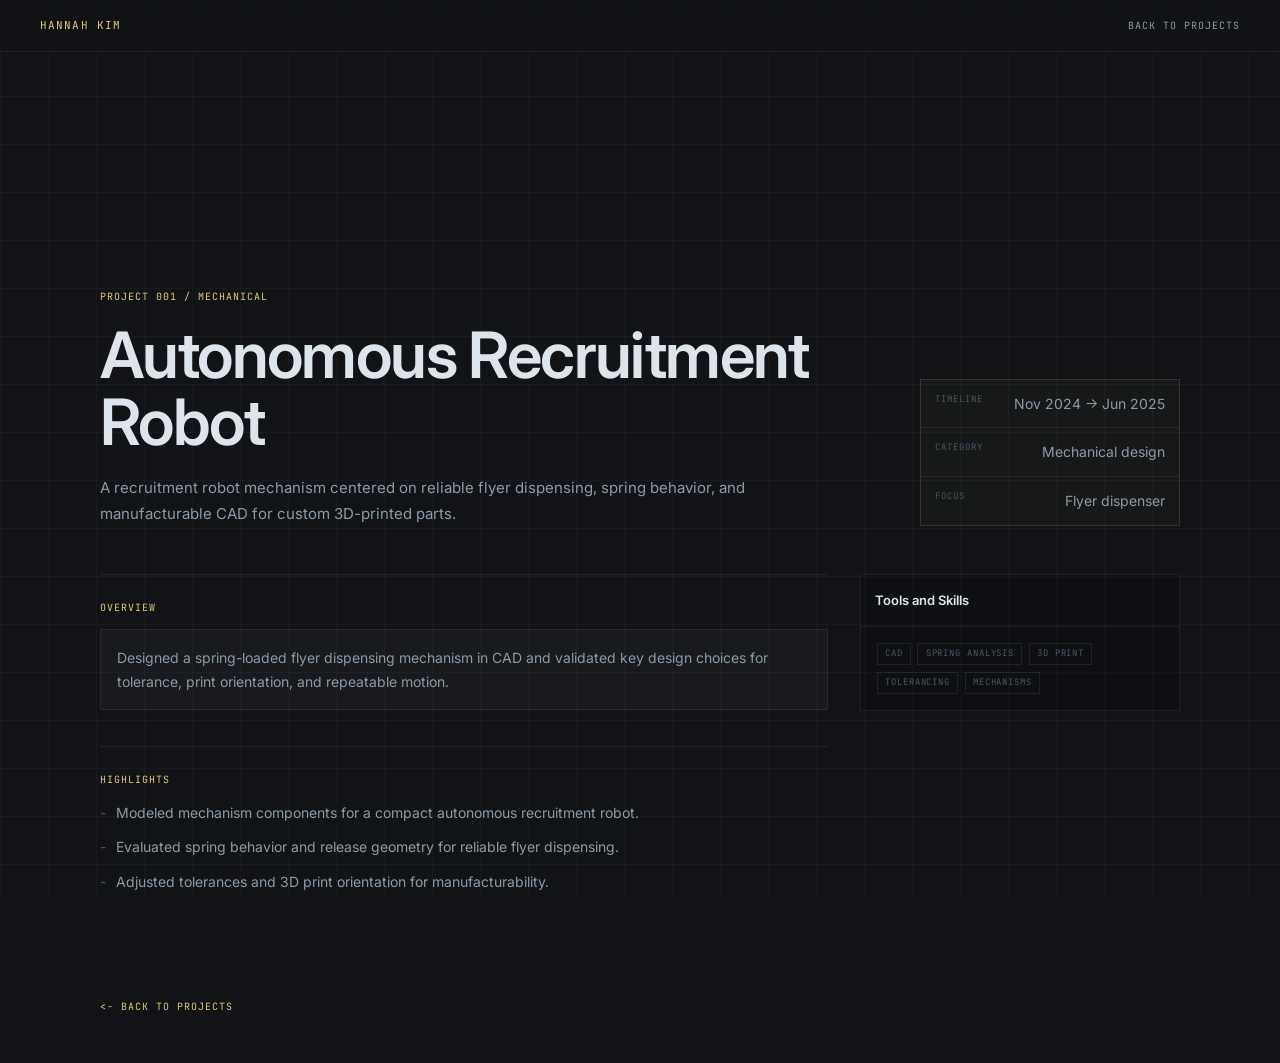
==== project-autonomous-recruitment-robot.html @ a460a5fe "Added pages for projects" ====
<!DOCTYPE html>
<html lang="en">
<head>
<meta charset="UTF-8">
<meta name="viewport" content="width=device-width, initial-scale=1.0">
<title>Autonomous Recruitment Robot | Hannah Kim</title>
<link rel="stylesheet" href="experience.css">
</head>
<body>
<nav class="detail-nav">
  <a class="nav-logo" href="index.html">HANNAH KIM</a>
  <a class="nav-link" href="index.html#projects">Back to projects</a>
</nav>
<main>
  <section class="hero">
    <div>
      <div class="kicker">Project 001 / Mechanical</div>
      <h1>Autonomous Recruitment Robot</h1>
      <p class="hero-copy">A recruitment robot mechanism centered on reliable flyer dispensing, spring behavior, and manufacturable CAD for custom 3D-printed parts.</p>
    </div>
    <aside class="status-panel">
      <div class="status-row"><span class="meta-label">Timeline</span><span class="meta-value">Nov 2024 -> Jun 2025</span></div>
      <div class="status-row"><span class="meta-label">Category</span><span class="meta-value">Mechanical design</span></div>
      <div class="status-row"><span class="meta-label">Focus</span><span class="meta-value">Flyer dispenser</span></div>
    </aside>
  </section>

  <section class="content-grid">
    <div>
      <div class="section-block">
        <div class="section-label">Overview</div>
        <p class="note">Designed a spring-loaded flyer dispensing mechanism in CAD and validated key design choices for tolerance, print orientation, and repeatable motion.</p>
      </div>
      <div class="section-block">
        <div class="section-label">Highlights</div>
        <ul class="detail-list">
          <li>Modeled mechanism components for a compact autonomous recruitment robot.</li>
          <li>Evaluated spring behavior and release geometry for reliable flyer dispensing.</li>
          <li>Adjusted tolerances and 3D print orientation for manufacturability.</li>
        </ul>
      </div>
    </div>
    <aside class="side-panel">
      <h2>Tools and Skills</h2>
      <div class="tag-list">
        <span class="tag">CAD</span><span class="tag">Spring Analysis</span><span class="tag">3D Print</span><span class="tag">Tolerancing</span><span class="tag">Mechanisms</span>
      </div>
    </aside>
  </section>
  <a class="back-link" href="index.html#projects"><- Back to projects</a>
</main>
</body>
</html>
---- experience.css ----
@import url('https://fonts.googleapis.com/css2?family=Inter:wght@300;400;500;600&family=JetBrains+Mono:wght@300;400;500&display=swap');

*,*::before,*::after { margin:0; padding:0; box-sizing:border-box; }

:root {
  --bg:#111316; --bg2:#171a1e; --bg3:#1c2026;
  --accent:#e2c97e; --green:#4ade80;
  --text:#dde4ec; --sub:#8c9baa; --muted:#4a5568;
  --line:rgba(255,255,255,0.07); --aline:rgba(226,201,126,0.15);
  --glass:rgba(255,255,255,0.03);
}

body {
  min-height:100vh;
  font-family:'Inter',sans-serif;
  background:var(--bg);
  color:var(--text);
  font-size:14px;
  line-height:1.7;
}

body::before {
  content:'';
  position:fixed;
  inset:0;
  pointer-events:none;
  background-image:linear-gradient(var(--line) 1px,transparent 1px),linear-gradient(90deg,var(--line) 1px,transparent 1px);
  background-size:48px 48px;
  opacity:.45;
}

a { color:inherit; }

.detail-nav {
  position:sticky;
  top:0;
  z-index:10;
  height:52px;
  display:flex;
  align-items:center;
  justify-content:space-between;
  padding:0 2.5rem;
  border-bottom:1px solid var(--line);
  background:rgba(17,19,22,.86);
  backdrop-filter:blur(16px);
}

.nav-logo,.nav-link,.kicker,.meta-label,.section-label,.tag,.back-link {
  font-family:'JetBrains Mono',monospace;
  text-transform:uppercase;
  letter-spacing:.1em;
}

.nav-logo { font-size:11px; color:var(--accent); text-decoration:none; }
.nav-link { font-size:10px; color:var(--sub); text-decoration:none; }
.nav-link:hover,.back-link:hover { color:var(--text); }

main {
  width:min(1080px,calc(100% - 5rem));
  margin:0 auto;
  position:relative;
}

.hero {
  min-height:58vh;
  display:grid;
  grid-template-columns:minmax(0,1fr) 260px;
  gap:2rem;
  align-items:end;
  padding:5.5rem 0 3rem;
}

.kicker { color:var(--accent); font-size:10px; margin-bottom:1rem; }
h1 {
  max-width:760px;
  font-size:clamp(2.3rem,5vw,4.6rem);
  line-height:1.05;
  letter-spacing:-.025em;
  font-weight:600;
}
.hero-copy {
  max-width:650px;
  margin-top:1.25rem;
  color:var(--sub);
  font-size:15px;
}

.status-panel {
  border:1px solid var(--aline);
  background:rgba(226,201,126,.03);
}

.status-row {
  display:flex;
  justify-content:space-between;
  gap:1rem;
  padding:.75rem .9rem;
  border-bottom:1px solid var(--line);
}
.status-row:last-child { border-bottom:none; }
.meta-label { font-size:9px; color:var(--muted); }
.meta-value { color:var(--sub); text-align:right; }
.meta-value.live { color:var(--green); }

.content-grid {
  display:grid;
  grid-template-columns:1fr 320px;
  gap:2rem;
  padding:0 0 4rem;
}

.section-block {
  border-top:1px solid var(--line);
  padding-top:1.5rem;
  margin-bottom:2.25rem;
}
.section-label {
  font-size:10px;
  color:var(--accent);
  margin-bottom:.8rem;
}

.detail-list {
  list-style:none;
  display:grid;
  gap:.65rem;
}
.detail-list li {
  color:var(--sub);
  padding-left:1rem;
  position:relative;
}
.detail-list li::before {
  content:'-';
  position:absolute;
  left:0;
  color:var(--muted);
}

.note {
  color:var(--sub);
  background:var(--glass);
  border:1px solid var(--line);
  padding:1rem;
}

.side-panel {
  border:1px solid var(--line);
  background:rgba(0,0,0,.18);
  align-self:start;
}
.side-panel h2 {
  font-size:13px;
  font-weight:600;
  padding:.9rem;
  border-bottom:1px solid var(--line);
}
.tag-list {
  display:flex;
  flex-wrap:wrap;
  gap:.4rem;
  padding:1rem;
}
.tag {
  font-size:9px;
  color:var(--muted);
  border:1px solid rgba(255,255,255,.08);
  padding:.16rem .45rem;
}

.back-link {
  display:inline-flex;
  margin:0 0 3rem;
  font-size:10px;
  color:var(--accent);
  text-decoration:none;
}

@media (max-width:820px) {
  .detail-nav { padding:0 1rem; }
  main { width:calc(100% - 2rem); }
  .hero,.content-grid { grid-template-columns:1fr; }
  .hero { min-height:auto; padding:4.5rem 0 2.25rem; }
  .meta-value { text-align:left; }
}
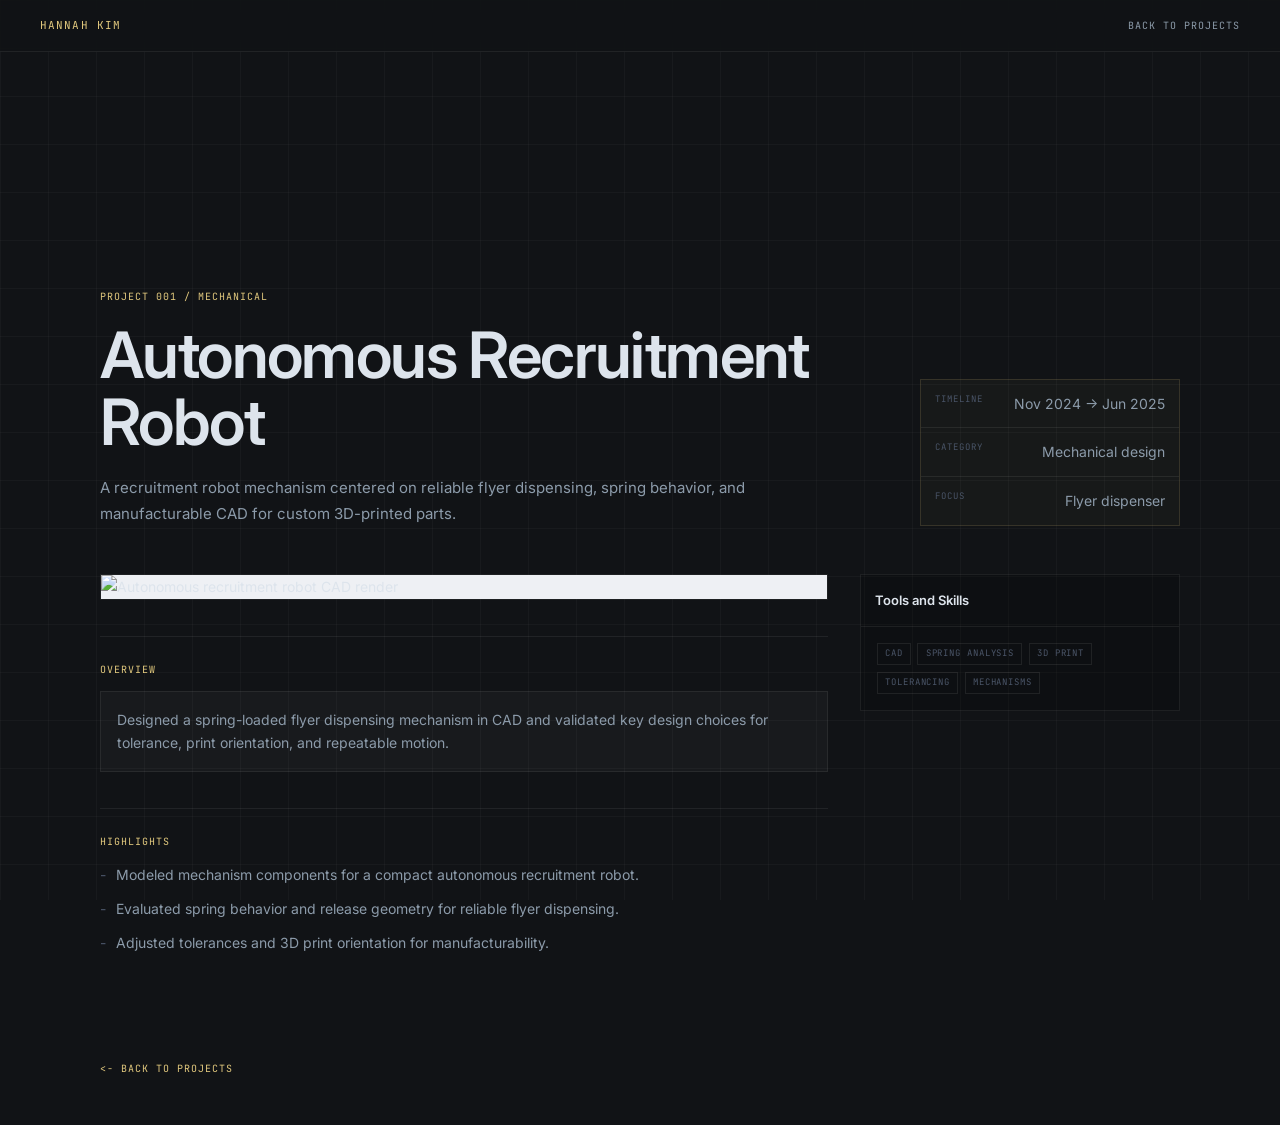
==== commit 0b245f6a: "Projects Updated" ====
--- a/project-autonomous-recruitment-robot.html
+++ b/project-autonomous-recruitment-robot.html
@@ -27,6 +27,9 @@
 
   <section class="content-grid">
     <div>
+      <figure class="detail-image">
+        <img src="images/RushBot/RushBot.png" alt="Autonomous recruitment robot CAD render">
+      </figure>
       <div class="section-block">
         <div class="section-label">Overview</div>
         <p class="note">Designed a spring-loaded flyer dispensing mechanism in CAD and validated key design choices for tolerance, print orientation, and repeatable motion.</p>
--- a/experience.css
+++ b/experience.css
@@ -144,6 +144,20 @@
   padding:1rem;
 }
 
+.detail-image {
+  border:1px solid var(--line);
+  background:rgba(0,0,0,.18);
+  margin-bottom:2.25rem;
+  overflow:hidden;
+}
+.detail-image img {
+  width:100%;
+  max-height:520px;
+  object-fit:contain;
+  display:block;
+  background:#eef0f4;
+}
+
 .side-panel {
   border:1px solid var(--line);
   background:rgba(0,0,0,.18);
